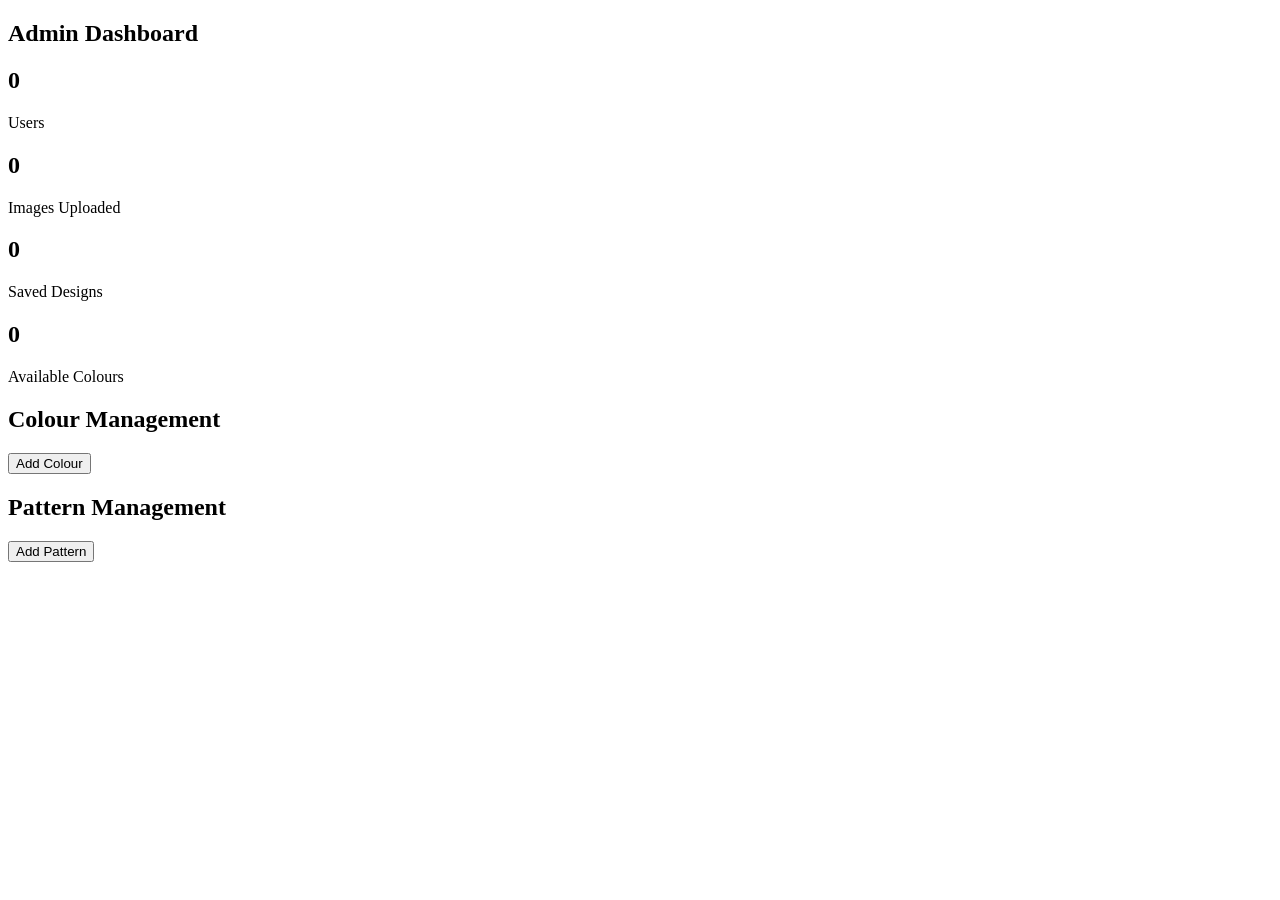
==== pages/admin.html @ 8aa413a8 "Create initial project structure and pages" ====
<!DOCTYPE html>
<html lang="en">

<head>
    <meta charset="UTF-8">

    <meta
        name="viewport"
        content="width=device-width, initial-scale=1.0"
    >

    <title>Admin Dashboard | Smart Paint</title>
</head>

<body>

    <main>

        <section class="admin-dashboard">

            <h1>
                Admin Dashboard
            </h1>

            <div class="kpi-container">

                <article class="kpi-card">
                    <h2>0</h2>
                    <p>Users</p>
                </article>

                <article class="kpi-card">
                    <h2>0</h2>
                    <p>Images Uploaded</p>
                </article>

                <article class="kpi-card">
                    <h2>0</h2>
                    <p>Saved Designs</p>
                </article>

                <article class="kpi-card">
                    <h2>0</h2>
                    <p>Available Colours</p>
                </article>

            </div>


            <section>

                <h2>
                    Colour Management
                </h2>

                <button type="button">
                    Add Colour
                </button>

            </section>


            <section>

                <h2>
                    Pattern Management
                </h2>

                <button type="button">
                    Add Pattern
                </button>

            </section>

        </section>

    </main>

</body>

</html>
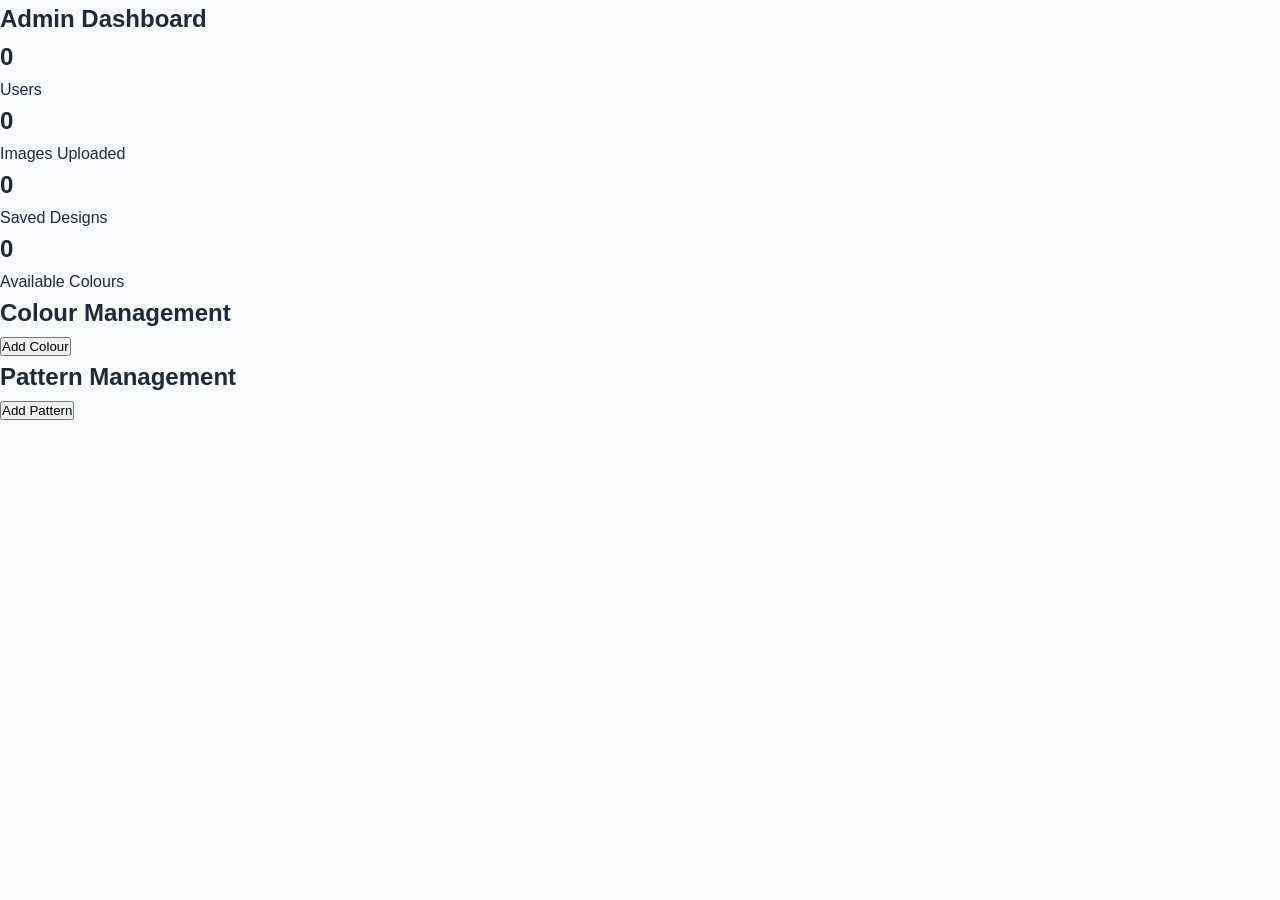
==== commit fff4f514: "Complete room image upload functionality" ====
--- a/pages/admin.html
+++ b/pages/admin.html
@@ -8,7 +8,9 @@
         name="viewport"
         content="width=device-width, initial-scale=1.0"
     >
-
+      <link rel="stylesheet" href="../css/style.css">
+    <link rel="stylesheet" href="../css/components.css">
+    <link rel="stylesheet" href="../css/responsive.css">
     <title>Admin Dashboard | Smart Paint</title>
 </head>
 
--- a/css/style.css
+++ b/css/style.css
@@ -0,0 +1,18 @@
+* {
+    margin: 0;
+    padding: 0;
+    box-sizing: border-box;
+}
+
+body {
+    font-family: Arial, sans-serif;
+    background-color: #f8f9fb;
+    color: #1f2937;
+    line-height: 1.6;
+}
+
+.container {
+    width: 90%;
+    max-width: 1200px;
+    margin: 0 auto;
+}
--- a/css/components.css
+++ b/css/components.css
@@ -0,0 +1,119 @@
+.site-header {
+    background-color: #ffffff;
+    border-bottom: 1px solid #e5e7eb;
+}
+
+.header-container {
+    min-height: 72px;
+    display: flex;
+    align-items: center;
+    justify-content: space-between;
+    gap: 30px;
+}
+
+/* Logo */
+.logo {
+    display: inline-flex;
+    align-items: center;
+    gap: 8px;
+    text-decoration: none;
+    color: #1f2937;
+    font-size: 1.2rem;
+    font-weight: 700;
+}
+
+/* Navigation */
+.main-navigation {
+    display: flex;
+    align-items: center;
+    gap: 28px;
+}
+
+.main-navigation a {
+    text-decoration: none;
+    color: #4b5563;
+}
+
+/* Header buttons */
+.header-actions {
+    display: flex;
+    align-items: center;
+    gap: 16px;
+}
+
+/* Hero */
+.hero-section {
+    padding: 90px 0;
+}
+
+.hero-content {
+    max-width: 720px;
+}
+.color-section {
+    padding: 80px 0;
+    background-color: #f8f9fb;
+}
+
+.color-grid {
+    display: grid;
+    grid-template-columns: repeat(4, 1fr);
+    gap: 24px;
+}
+
+.color-card {
+    overflow: hidden;
+    background-color: #ffffff;
+    border: 1px solid #e5e7eb;
+    border-radius: 12px;
+}
+
+.color-swatch {
+    height: 150px;
+}
+
+.color-blue {
+    background-color: #3B82F6;
+}
+
+.color-green {
+    background-color: #22C55E;
+}
+
+.color-beige {
+    background-color: #D6C2A5;
+}
+
+.color-white {
+    background-color: #F8FAFC;
+    border-bottom: 1px solid #e5e7eb;
+}
+
+.color-card h3 {
+    margin: 18px 20px 4px;
+    color: #111827;
+    font-size: 1.1rem;
+}
+
+.color-card p {
+    margin: 0 20px 20px;
+    color: #6b7280;
+    font-size: 0.9rem;
+}
+.image-preview {
+    display: none;
+    max-width: 600px;
+    margin: 25px auto;
+}
+
+.image-preview img {
+    display: block;
+    width: 100%;
+    max-height: 450px;
+    object-fit: contain;
+    border-radius: 10px;
+}
+
+.upload-error {
+    min-height: 20px;
+    margin-top: 10px;
+}
--- a/css/responsive.css
+++ b/css/responsive.css
@@ -0,0 +1,29 @@
+@media (max-width: 768px) {
+
+    .header-container {
+        flex-wrap: wrap;
+        padding: 14px 0;
+    }
+
+    .main-navigation {
+        order: 3;
+        width: 100%;
+        justify-content: center;
+        flex-wrap: wrap;
+    }
+
+    .hero-section {
+        padding: 60px 0;
+    }
+
+    .hero-content h1 {
+        font-size: 2.4rem;
+    }
+
+    .hero-actions {
+        flex-wrap: wrap;
+    }
+    .color-grid {
+    grid-template-columns: repeat(2, 1fr);
+}
+}
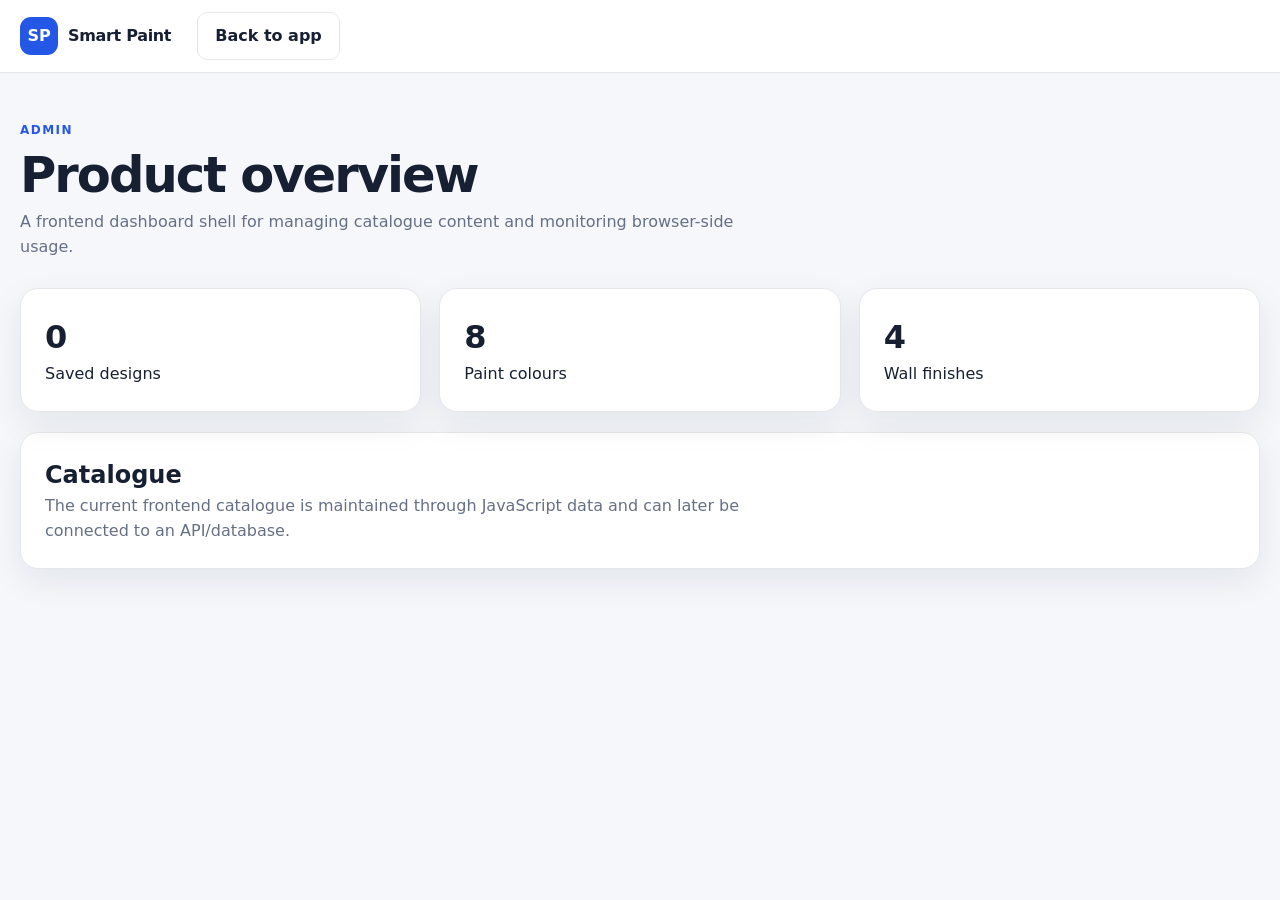
==== commit f62caeeb: "Finalize Smart Wall Paint Visualizer." ====
--- a/pages/admin.html
+++ b/pages/admin.html
@@ -1,83 +1,57 @@
-<!DOCTYPE html>
+<!doctype html>
 <html lang="en">
-
-<head>
-    <meta charset="UTF-8">
-
-    <meta
-        name="viewport"
-        content="width=device-width, initial-scale=1.0"
-    >
-      <link rel="stylesheet" href="../css/style.css">
-    <link rel="stylesheet" href="../css/components.css">
-    <link rel="stylesheet" href="../css/responsive.css">
-    <title>Admin Dashboard | Smart Paint</title>
-</head>
-
-<body>
-
-    <main>
-
-        <section class="admin-dashboard">
-
-            <h1>
-                Admin Dashboard
-            </h1>
-
-            <div class="kpi-container">
-
-                <article class="kpi-card">
-                    <h2>0</h2>
-                    <p>Users</p>
-                </article>
-
-                <article class="kpi-card">
-                    <h2>0</h2>
-                    <p>Images Uploaded</p>
-                </article>
-
-                <article class="kpi-card">
-                    <h2>0</h2>
-                    <p>Saved Designs</p>
-                </article>
-
-                <article class="kpi-card">
-                    <h2>0</h2>
-                    <p>Available Colours</p>
-                </article>
-
-            </div>
-
-
-            <section>
-
-                <h2>
-                    Colour Management
-                </h2>
-
-                <button type="button">
-                    Add Colour
-                </button>
-
-            </section>
-
-
-            <section>
-
-                <h2>
-                    Pattern Management
-                </h2>
-
-                <button type="button">
-                    Add Pattern
-                </button>
-
-            </section>
-
+  <head>
+    <meta charset="utf-8" />
+    <meta name="viewport" content="width=device-width,initial-scale=1" />
+    <title>Admin dashboard | Smart Paint</title>
+    <link rel="stylesheet" href="../css/style.css" />
+    <link rel="stylesheet" href="../css/components.css" />
+    <link rel="stylesheet" href="../css/responsive.css" />
+  </head>
+  <body>
+    <header class="site-header">
+      <div class="container header-container">
+        <a class="logo" href="../index.html">
+          <span class="logo-mark"> SP </span>
+          <span class="logo-text"> Smart Paint </span>
+        </a>
+        <a class="button-link" href="../index.html"> Back to app </a>
+      </div>
+    </header>
+    <main class="page-shell">
+      <div class="container">
+        <header class="page-header">
+          <p class="eyebrow">ADMIN</p>
+          <h1 class="page-title">Product overview</h1>
+          <p class="page-description">
+            A frontend dashboard shell for managing catalogue content and
+            monitoring browser-side usage.
+          </p>
+        </header>
+        <div class="admin-grid">
+          <article class="card kpi-card">
+            <strong id="admin-design-count"> — </strong>
+            <p>Saved designs</p>
+          </article>
+          <article class="card kpi-card">
+            <strong> 8 </strong>
+            <p>Paint colours</p>
+          </article>
+          <article class="card kpi-card">
+            <strong> 4 </strong>
+            <p>Wall finishes</p>
+          </article>
+        </div>
+        <section class="card admin-section">
+          <h2>Catalogue</h2>
+          <p class="page-description">
+            The current frontend catalogue is maintained through JavaScript data
+            and can later be connected to an API/database.
+          </p>
         </section>
-
+      </div>
     </main>
-
-</body>
-
-</html>+    <script src="../js/storage.js"></script>
+    <script src="../js/admin.js"></script>
+  </body>
+</html>
--- a/css/style.css
+++ b/css/style.css
@@ -1,18 +1,1084 @@
+:root {
+    --bg: #f5f7fb;
+    --surface: #fff;
+    --surface-2: #f8fafc;
+    --text: #172033;
+    --muted: #667085;
+    --line: #e5e7eb;
+    --brand: #2457e6;
+    --brand-dark: #1742b5;
+    --success: #15803d;
+    --danger: #b42318;
+    --shadow: 0 12px 35px rgba(16, 24, 40, .08);
+    --radius: 18px;
+    --container: 1240px;
+}
+
 * {
+    box-sizing: border-box;
     margin: 0;
+    padding: 0
+}
+
+html {
+    scroll-behavior: smooth
+}
+
+body {
+    font-family: Inter, ui-sans-serif, system-ui, -apple-system, "Segoe UI", Arial, sans-serif;
+    background: var(--bg);
+    color: var(--text);
+    line-height: 1.55
+}
+
+button,
+input,
+select {
+    font: inherit
+}
+
+button,
+a {
+    -webkit-tap-highlight-color: transparent
+}
+
+a {
+    color: inherit
+}
+
+.container {
+    width: min(calc(100% - 40px), var(--container));
+    margin: auto
+}
+
+.site-header {
+    position: sticky;
+    top: 0;
+    z-index: 30;
+    background: rgba(255, 255, 255, .94);
+    backdrop-filter: blur(12px);
+    border-bottom: 1px solid var(--line)
+}
+
+.header-container {
+    min-height: 72px;
+    display: flex;
+    align-items: center;
+    gap: 26px
+}
+
+.logo {
+    display: inline-flex;
+    align-items: center;
+    gap: 10px;
+    text-decoration: none;
+    font-weight: 800;
+    white-space: nowrap
+}
+
+.logo-mark {
+    width: 38px;
+    height: 38px;
+    border-radius: 11px;
+    display: grid;
+    place-items: center;
+    background: var(--brand);
+    color: #fff
+}
+
+.logo-text {
+    letter-spacing: -.02em
+}
+
+.main-navigation {
+    display: flex;
+    gap: 22px;
+    align-items: center;
+    margin-left: auto
+}
+
+.main-navigation a {
+    font-size: .92rem;
+    text-decoration: none;
+    color: #475467
+}
+
+.main-navigation a:hover {
+    color: var(--brand)
+}
+
+.header-actions {
+    display: flex;
+    gap: 10px;
+    align-items: center
+}
+
+.button,
+.primary-button,
+.secondary-button,
+.button-link {
+    display: inline-flex;
+    align-items: center;
+    justify-content: center;
+    gap: 8px;
+    border: 1px solid transparent;
+    border-radius: 10px;
+    padding: 11px 17px;
+    text-decoration: none;
+    cursor: pointer;
+    font-weight: 700;
+    transition: .18s ease
+}
+
+.primary-button,
+.button.primary {
+    background: var(--brand);
+    color: #fff
+}
+
+.primary-button:hover,
+.button.primary:hover {
+    background: var(--brand-dark)
+}
+
+.secondary-button,
+.button.secondary,
+.button-link {
+    background: #fff;
+    border-color: var(--line);
+    color: var(--text)
+}
+
+.secondary-button:hover,
+.button.secondary:hover,
+.button-link:hover {
+    border-color: #c8d0dc;
+    background: var(--surface-2)
+}
+
+.button:disabled {
+    opacity: .5;
+    cursor: not-allowed
+}
+
+.page-shell {
+    padding: 48px 0 80px
+}
+
+.page-header {
+    margin-bottom: 28px
+}
+
+.eyebrow {
+    font-size: .75rem;
+    font-weight: 800;
+    letter-spacing: .12em;
+    color: var(--brand);
+    text-transform: uppercase
+}
+
+.page-title {
+    font-size: clamp(2rem, 4vw, 3.1rem);
+    letter-spacing: -.04em;
+    line-height: 1.1;
+    margin: 8px 0
+}
+
+.page-description {
+    color: var(--muted);
+    max-width: 720px
+}
+
+.card {
+    background: var(--surface);
+    border: 1px solid var(--line);
+    border-radius: var(--radius);
+    box-shadow: var(--shadow)
+}
+
+.hero-section {
+    padding: 92px 0 70px;
+    background: linear-gradient(180deg, #fff 0%, #f5f8ff 100%)
+}
+
+.hero-container {
+    display: grid;
+    grid-template-columns: 1.05fr .95fr;
+    gap: 60px;
+    align-items: center
+}
+
+.hero-content h1 {
+    font-size: clamp(2.8rem, 6vw, 5.2rem);
+    letter-spacing: -.065em;
+    line-height: .98;
+    margin: 14px 0 22px;
+    max-width: 760px
+}
+
+.hero-description {
+    font-size: 1.08rem;
+    color: var(--muted);
+    max-width: 650px
+}
+
+.hero-actions {
+    display: flex;
+    gap: 12px;
+    margin-top: 30px;
+    flex-wrap: wrap
+}
+
+.hero-visual {
+    min-height: 430px;
+    border-radius: 28px;
+    overflow: hidden;
+    background: linear-gradient(145deg, #dfe7f3, #fff);
+    border: 1px solid var(--line);
+    box-shadow: var(--shadow);
+    display: grid;
+    place-items: center
+}
+
+.hero-room {
+    width: 86%;
+    height: 78%;
+    border-radius: 16px;
+    background: linear-gradient(120deg, #d7c6ad 0 38%, #efe9df 38% 72%, #c3aa91 72%);
+    position: relative;
+    box-shadow: inset 0 0 60px rgba(0, 0, 0, .12)
+}
+
+.hero-room:after {
+    content: "";
+    position: absolute;
+    left: 12%;
+    right: 12%;
+    bottom: 12%;
+    height: 34%;
+    background: linear-gradient(90deg, #9a7453 0 28%, #d9b68c 28% 70%, #8f6a4d 70%);
+    border-radius: 8px;
+    opacity: .8
+}
+
+.section {
+    padding: 76px 0
+}
+
+.section-heading {
+    text-align: center;
+    max-width: 700px;
+    margin: 0 auto 36px
+}
+
+.section-heading h2 {
+    font-size: clamp(1.8rem, 4vw, 2.7rem);
+    letter-spacing: -.04em;
+    margin: 8px 0 10px
+}
+
+.section-heading p {
+    color: var(--muted)
+}
+
+.features-grid,
+.steps-container,
+.color-grid {
+    display: grid;
+    grid-template-columns: repeat(4, 1fr);
+    gap: 18px
+}
+
+.feature-card,
+.step-card,
+.color-card {
+    padding: 24px;
+    background: #fff;
+    border: 1px solid var(--line);
+    border-radius: 16px
+}
+
+.feature-icon {
+    font-size: 1.5rem;
+    margin-bottom: 18px
+}
+
+.feature-card h3,
+.step-card h3 {
+    margin-bottom: 7px
+}
+
+.feature-card p,
+.step-card p,
+.color-card p {
+    color: var(--muted);
+    font-size: .93rem
+}
+
+.step-number {
+    font-weight: 800;
+    color: var(--brand);
+    font-size: .8rem
+}
+
+.color-card {
     padding: 0;
-    box-sizing: border-box;
-}
-
-body {
-    font-family: Arial, sans-serif;
-    background-color: #f8f9fb;
-    color: #1f2937;
-    line-height: 1.6;
-}
-
-.container {
-    width: 90%;
-    max-width: 1200px;
-    margin: 0 auto;
-}+    overflow: hidden
+}
+
+.color-swatch {
+    height: 150px
+}
+
+.color-card h3,
+.color-card p {
+    margin: 14px 18px 0
+}
+
+.color-card p {
+    margin-bottom: 18px
+}
+
+.color-blue {
+    background: #4775b9
+}
+
+.color-green {
+    background: #789a76
+}
+
+.color-beige {
+    background: #cdbb9d
+}
+
+.color-white {
+    background: #f2f1eb;
+    border-bottom: 1px solid var(--line)
+}
+
+.benefits-section {
+    padding: 70px 0;
+    background: #172033;
+    color: #fff
+}
+
+.benefits-content {
+    max-width: 760px
+}
+
+.benefits-content h2 {
+    font-size: clamp(2rem, 4vw, 3.2rem);
+    line-height: 1.08;
+    letter-spacing: -.04em;
+    margin: 10px 0 18px
+}
+
+.benefits-content>p {
+    color: #cbd5e1
+}
+
+.benefits-list {
+    list-style: none;
+    display: grid;
+    grid-template-columns: 1fr 1fr;
+    gap: 12px;
+    margin-top: 24px
+}
+
+.benefits-list li {
+    padding: 12px 14px;
+    border: 1px solid rgba(255, 255, 255, .12);
+    border-radius: 10px;
+    color: #e5e7eb
+}
+
+.form-shell {
+    max-width: 480px;
+    margin: 30px auto
+}
+
+.auth-card {
+    padding: 34px
+}
+
+.auth-brand {
+    text-align: center;
+    margin-bottom: 26px
+}
+
+.auth-brand .logo-mark {
+    margin: 0 auto 12px
+}
+
+.auth-card h1 {
+    font-size: 1.8rem;
+    text-align: center
+}
+
+.auth-subtitle {
+    text-align: center;
+    color: var(--muted);
+    margin: 6px 0 26px
+}
+
+.form-group {
+    margin-bottom: 17px
+}
+
+.form-group label {
+    display: block;
+    font-weight: 700;
+    font-size: .9rem;
+    margin-bottom: 7px
+}
+
+.form-group input,
+.form-group select,
+.form-group input[type=text],
+.form-group input[type=email],
+.form-group input[type=password] {
+    width: 100%;
+    padding: 12px 13px;
+    border: 1px solid #d0d5dd;
+    border-radius: 10px;
+    background: #fff;
+    outline: none
+}
+
+.form-group input:focus,
+.form-group select:focus {
+    border-color: var(--brand);
+    box-shadow: 0 0 0 3px rgba(36, 87, 230, .1)
+}
+
+.form-error,
+.form-success {
+    font-size: .88rem;
+    margin-top: 8px
+}
+
+.form-error {
+    color: var(--danger)
+}
+
+.form-success {
+    color: var(--success)
+}
+
+.auth-footer {
+    text-align: center;
+    color: var(--muted);
+    margin-top: 20px;
+    font-size: .9rem
+}
+
+.auth-footer a {
+    color: var(--brand);
+    font-weight: 700;
+    text-decoration: none
+}
+
+.checkbox-row {
+    display: flex;
+    gap: 9px;
+    align-items: flex-start;
+    font-size: .86rem;
+    color: var(--muted);
+    margin: 14px 0
+}
+
+.checkbox-row input {
+    margin-top: 4px
+}
+
+.upload-card {
+    padding: 34px;
+    max-width: 780px;
+    margin: auto
+}
+
+.drop-zone {
+    border: 2px dashed #cbd5e1;
+    border-radius: 16px;
+    padding: 42px 24px;
+    text-align: center;
+    background: #fbfcfe;
+    cursor: pointer;
+    transition: .18s
+}
+
+.drop-zone.drag-active,
+.drop-zone:hover {
+    border-color: var(--brand);
+    background: #f5f8ff
+}
+
+.drop-icon {
+    font-size: 2.4rem;
+    margin-bottom: 12px
+}
+
+.drop-zone h2 {
+    margin-bottom: 6px
+}
+
+.drop-zone p {
+    color: var(--muted)
+}
+
+.file-input {
+    display: none
+}
+
+.upload-preview {
+    max-width: 100%;
+    max-height: 420px;
+    object-fit: contain;
+    border-radius: 12px;
+    margin: 22px auto 0;
+    display: block
+}
+
+.upload-actions {
+    display: flex;
+    justify-content: flex-end;
+    gap: 10px;
+    margin-top: 20px
+}
+
+.upload-message {
+    min-height: 24px;
+    margin-top: 13px
+}
+
+.upload-message.error {
+    color: var(--danger)
+}
+
+.upload-message.success {
+    color: var(--success)
+}
+
+.upload-meta {
+    font-size: .86rem;
+    color: var(--muted);
+    margin-top: 10px
+}
+
+.editor-layout {
+    display: grid;
+    grid-template-columns: minmax(0, 1fr) 340px;
+    gap: 20px;
+    align-items: start
+}
+
+.editor-stage {
+    padding: 18px
+}
+
+.canvas-stage {
+    background: #111827;
+    border-radius: 14px;
+    padding: 10px;
+    overflow: auto
+}
+
+.canvas-stage canvas {
+    display: block;
+    width: 100%;
+    height: auto;
+    max-height: 72vh;
+    object-fit: contain;
+    margin: auto;
+    cursor: crosshair
+}
+
+.editor-sidebar {
+    padding: 20px;
+    position: sticky;
+    top: 92px
+}
+
+.editor-section {
+    padding-bottom: 20px;
+    margin-bottom: 20px;
+    border-bottom: 1px solid var(--line)
+}
+
+.editor-section:last-child {
+    border-bottom: 0;
+    margin-bottom: 0;
+    padding-bottom: 0
+}
+
+.editor-section h2 {
+    font-size: 1rem;
+    margin-bottom: 10px
+}
+
+.selection-guide {
+    display: flex;
+    justify-content: space-between;
+    gap: 15px;
+    align-items: center;
+    background: #f7f9fc;
+    border: 1px solid var(--line);
+    padding: 11px 13px;
+    border-radius: 10px;
+    margin-bottom: 12px;
+    font-size: .86rem
+}
+
+.selection-point-count {
+    font-weight: 800;
+    color: var(--brand);
+    white-space: nowrap
+}
+
+.selection-status {
+    font-size: .85rem;
+    color: var(--muted);
+    margin: 10px 0;
+    min-height: 22px
+}
+
+.selection-status.success,
+.preview-status.success {
+    color: var(--success)
+}
+
+.selection-status.error,
+.preview-status.error {
+    color: var(--danger)
+}
+
+.selection-controls,
+.editor-actions {
+    display: flex;
+    flex-wrap: wrap;
+    gap: 8px
+}
+
+.selection-controls .button,
+.editor-actions .button {
+    flex: 1;
+    min-width: 95px
+}
+
+.color-palette {
+    display: grid;
+    grid-template-columns: repeat(4, 1fr);
+    gap: 9px
+}
+
+.color-option {
+    height: 38px;
+    border: 2px solid #d0d5dd;
+    border-radius: 9px;
+    cursor: pointer
+}
+
+.color-option.active {
+    outline: 3px solid var(--brand);
+    outline-offset: 2px
+}
+
+.custom-color {
+    display: flex;
+    align-items: center;
+    gap: 10px;
+    margin-top: 12px
+}
+
+.custom-color input[type=color] {
+    width: 45px;
+    height: 36px;
+    border: 0;
+    background: transparent;
+    padding: 0
+}
+
+.range-row {
+    display: flex;
+    align-items: center;
+    gap: 12px
+}
+
+.range-row input {
+    flex: 1
+}
+
+.range-value {
+    font-weight: 800;
+    min-width: 42px;
+    text-align: right
+}
+
+.design-palette {
+    display: grid;
+    grid-template-columns: 1fr 1fr;
+    gap: 8px
+}
+
+.design-option {
+    padding: 10px;
+    border: 1px solid var(--line);
+    background: #fff;
+    border-radius: 9px;
+    cursor: pointer;
+    text-align: left
+}
+
+.design-option.active {
+    border-color: var(--brand);
+    background: #f2f5ff;
+    color: var(--brand);
+    font-weight: 800
+}
+
+.wall-list {
+    display: grid;
+    gap: 8px
+}
+
+.wall-item {
+    display: flex;
+    justify-content: space-between;
+    align-items: center;
+    padding: 9px 11px;
+    border: 1px solid var(--line);
+    border-radius: 9px;
+    cursor: pointer;
+    background: #fff
+}
+
+.wall-item.active {
+    border-color: var(--brand);
+    background: #f2f5ff
+}
+
+.wall-item small {
+    color: var(--muted)
+}
+
+.preview-page {
+    padding-bottom: 80px
+}
+
+.preview-container {
+    display: grid;
+    grid-template-columns: 1fr 1fr;
+    gap: 18px
+}
+
+.preview-card {
+    padding: 14px
+}
+
+.preview-card img {
+    display: block;
+    width: 100%;
+    aspect-ratio: 4/3;
+    object-fit: contain;
+    background: #f1f3f5;
+    border-radius: 10px
+}
+
+.preview-card h2 {
+    font-size: 1rem;
+    margin: 10px 2px
+}
+
+.preview-toolbar {
+    display: flex;
+    gap: 8px;
+    flex-wrap: wrap;
+    margin: 20px 0
+}
+
+.preview-mode {
+    padding: 9px 13px;
+    border: 1px solid var(--line);
+    border-radius: 9px;
+    background: #fff;
+    cursor: pointer
+}
+
+.preview-mode.active {
+    background: #172033;
+    color: #fff
+}
+
+.comparison-tool {
+    padding: 18px;
+    margin-top: 18px
+}
+
+.comparison-frame {
+    position: relative;
+    aspect-ratio: 16/10;
+    overflow: hidden;
+    border-radius: 12px;
+    background: #111
+}
+
+.comparison-frame img {
+    position: absolute;
+    inset: 0;
+    width: 100%;
+    height: 100%;
+    object-fit: contain
+}
+
+.comparison-after-layer {
+    position: absolute;
+    inset: 0;
+    overflow: hidden;
+    width: 50%
+}
+
+.comparison-after-layer img {
+    width: 100%;
+    height: 100%;
+    object-fit: cover;
+    object-position: left center;
+    position: absolute
+}
+
+.comparison-divider {
+    position: absolute;
+    top: 0;
+    bottom: 0;
+    left: 50%;
+    width: 3px;
+    background: #fff;
+    box-shadow: 0 0 8px rgba(0, 0, 0, .35);
+    transform: translateX(-50%);
+    pointer-events: none
+}
+
+.comparison-slider {
+    position: absolute;
+    inset: 0;
+    width: 100%;
+    height: 100%;
+    opacity: 0;
+    cursor: ew-resize
+}
+
+.comparison-label {
+    position: absolute;
+    top: 12px;
+    padding: 6px 9px;
+    background: rgba(17, 24, 39, .75);
+    color: #fff;
+    border-radius: 7px;
+    font-size: .75rem;
+    font-weight: 800
+}
+
+.comparison-label.before {
+    left: 12px
+}
+
+.comparison-label.after {
+    right: 12px
+}
+
+.design-summary-grid {
+    display: grid;
+    grid-template-columns: repeat(4, 1fr);
+    gap: 10px;
+    margin: 18px 0
+}
+
+.summary-item {
+    padding: 13px;
+    background: #f7f9fc;
+    border-radius: 10px
+}
+
+.summary-item span {
+    display: block;
+    color: var(--muted);
+    font-size: .75rem
+}
+
+.summary-item strong {
+    display: block;
+    margin-top: 3px
+}
+
+.preview-actions {
+    display: flex;
+    justify-content: space-between;
+    gap: 10px;
+    align-items: center;
+    margin-top: 18px
+}
+
+.primary-actions,
+.secondary-actions {
+    display: flex;
+    gap: 9px
+}
+
+.preview-status {
+    min-height: 24px;
+    margin-top: 12px
+}
+
+.mode-hidden {
+    display: none !important
+}
+
+.saved-toolbar {
+    display: grid;
+    grid-template-columns: 1fr 190px;
+    gap: 12px;
+    margin-bottom: 20px
+}
+
+.saved-toolbar input,
+.saved-toolbar select {
+    padding: 11px 12px;
+    border: 1px solid #d0d5dd;
+    border-radius: 10px;
+    background: #fff
+}
+
+.saved-count {
+    color: var(--muted);
+    font-size: .88rem;
+    margin-bottom: 14px
+}
+
+.saved-designs-container {
+    display: grid;
+    grid-template-columns: repeat(3, 1fr);
+    gap: 18px
+}
+
+.saved-card {
+    overflow: hidden
+}
+
+.saved-card-preview {
+    width: 100%;
+    aspect-ratio: 4/3;
+    object-fit: cover;
+    background: #f1f3f5
+}
+
+.saved-card-body {
+    padding: 16px
+}
+
+.saved-card-title {
+    display: flex;
+    justify-content: space-between;
+    gap: 10px
+}
+
+.saved-card-title h3 {
+    font-size: 1rem
+}
+
+.swatch {
+    width: 28px;
+    height: 28px;
+    border-radius: 7px;
+    border: 1px solid rgba(0, 0, 0, .12);
+    flex: none
+}
+
+.saved-meta {
+    display: flex;
+    flex-wrap: wrap;
+    gap: 7px;
+    margin: 9px 0;
+    color: var(--muted);
+    font-size: .78rem
+}
+
+.saved-actions {
+    display: flex;
+    gap: 8px;
+    margin-top: 14px
+}
+
+.saved-actions>* {
+    flex: 1
+}
+
+.empty-state,
+.error-state,
+.loading-state {
+    text-align: center;
+    padding: 55px 20px
+}
+
+.empty-state p,
+.error-state p {
+    color: var(--muted);
+    margin: 8px 0 20px
+}
+
+.admin-grid {
+    display: grid;
+    grid-template-columns: repeat(3, 1fr);
+    gap: 18px
+}
+
+.kpi-card {
+    padding: 24px
+}
+
+.kpi-card strong {
+    font-size: 2rem
+}
+
+.admin-section {
+    padding: 24px;
+    margin-top: 20px
+}
+
+.footer {
+    border-top: 1px solid var(--line);
+    padding: 30px 0;
+    color: var(--muted);
+    font-size: .85rem
+}
+
+.disclaimer-section {
+    padding: 30px 0 70px
+}
+
+.disclaimer-box {
+    padding: 20px;
+    background: #fff;
+    border: 1px solid var(--line);
+    border-radius: 14px
+}
+
+.disclaimer-box p {
+    color: var(--muted)
+}
+
+.toast {
+    position: fixed;
+    right: 20px;
+    bottom: 20px;
+    z-index: 100;
+    max-width: 360px;
+    padding: 13px 16px;
+    border-radius: 10px;
+    background: #172033;
+    color: #fff;
+    box-shadow: var(--shadow);
+    display: none
+}
+
+.toast.show {
+    display: block
+}
--- a/css/components.css
+++ b/css/components.css
@@ -1,119 +1,116 @@
-.site-header {
-    background-color: #ffffff;
-    border-bottom: 1px solid #e5e7eb;
+/* Product-specific refinements live here so page structure remains reusable. */
+.hero-trust {
+    display: flex;
+    gap: 16px;
+    flex-wrap: wrap;
+    margin-top: 22px;
+    color: #667085;
+    font-size: .85rem
 }
 
-.header-container {
-    min-height: 72px;
-    display: flex;
+.hero-trust span {
+    display: inline-flex;
     align-items: center;
-    justify-content: space-between;
-    gap: 30px;
+    gap: 6px
 }
 
-/* Logo */
-.logo {
+.editor-topbar {
+    display: flex;
+    justify-content: space-between;
+    align-items: center;
+    gap: 12px;
+    margin-bottom: 16px
+}
+
+.editor-breadcrumb {
+    font-size: .85rem;
+    color: #667085
+}
+
+.editor-navigation {
+    display: flex;
+    gap: 8px
+}
+
+.editor-sidebar .button {
+    width: 100%
+}
+
+.sidebar-label {
+    font-size: .74rem;
+    letter-spacing: .08em;
+    text-transform: uppercase;
+    font-weight: 800;
+    color: #667085;
+    margin-bottom: 9px
+}
+
+.upload-tips {
+    display: grid;
+    grid-template-columns: repeat(3, 1fr);
+    gap: 10px;
+    margin-top: 18px
+}
+
+.upload-tip {
+    padding: 12px;
+    background: #f7f9fc;
+    border-radius: 10px;
+    font-size: .82rem;
+    color: #667085
+}
+
+.upload-tip strong {
+    display: block;
+    color: #172033;
+    margin-bottom: 3px
+}
+
+.preview-header {
+    display: flex;
+    justify-content: space-between;
+    align-items: end;
+    gap: 15px;
+    flex-wrap: wrap
+}
+
+.preview-header .page-header {
+    margin-bottom: 0
+}
+
+.comparison-help {
+    font-size: .84rem;
+    color: #667085;
+    margin-top: 10px
+}
+
+.saved-card .button-link {
+    padding: 9px 11px;
+    font-size: .84rem
+}
+
+.saved-card .danger {
+    color: #b42318
+}
+
+.saved-card .danger:hover {
+    border-color: #f0b4ae;
+    background: #fff7f6
+}
+
+.status-pill {
     display: inline-flex;
     align-items: center;
-    gap: 8px;
-    text-decoration: none;
-    color: #1f2937;
-    font-size: 1.2rem;
-    font-weight: 700;
+    border-radius: 999px;
+    padding: 4px 8px;
+    background: #eef4ff;
+    color: #2457e6;
+    font-size: .72rem;
+    font-weight: 800
 }
 
-/* Navigation */
-.main-navigation {
-    display: flex;
-    align-items: center;
-    gap: 28px;
-}
-
-.main-navigation a {
-    text-decoration: none;
-    color: #4b5563;
-}
-
-/* Header buttons */
-.header-actions {
-    display: flex;
-    align-items: center;
-    gap: 16px;
-}
-
-/* Hero */
-.hero-section {
-    padding: 90px 0;
-}
-
-.hero-content {
-    max-width: 720px;
-}
-.color-section {
-    padding: 80px 0;
-    background-color: #f8f9fb;
-}
-
-.color-grid {
-    display: grid;
-    grid-template-columns: repeat(4, 1fr);
-    gap: 24px;
-}
-
-.color-card {
-    overflow: hidden;
-    background-color: #ffffff;
-    border: 1px solid #e5e7eb;
-    border-radius: 12px;
-}
-
-.color-swatch {
-    height: 150px;
-}
-
-.color-blue {
-    background-color: #3B82F6;
-}
-
-.color-green {
-    background-color: #22C55E;
-}
-
-.color-beige {
-    background-color: #D6C2A5;
-}
-
-.color-white {
-    background-color: #F8FAFC;
-    border-bottom: 1px solid #e5e7eb;
-}
-
-.color-card h3 {
-    margin: 18px 20px 4px;
-    color: #111827;
-    font-size: 1.1rem;
-}
-
-.color-card p {
-    margin: 0 20px 20px;
-    color: #6b7280;
-    font-size: 0.9rem;
-}
-.image-preview {
-    display: none;
-    max-width: 600px;
-    margin: 25px auto;
-}
-
-.image-preview img {
-    display: block;
-    width: 100%;
-    max-height: 450px;
-    object-fit: contain;
-    border-radius: 10px;
-}
-
-.upload-error {
-    min-height: 20px;
-    margin-top: 10px;
+.form-note {
+    font-size: .8rem;
+    color: #667085;
+    margin-top: 8px
 }
--- a/css/responsive.css
+++ b/css/responsive.css
@@ -1,29 +1,170 @@
-@media (max-width: 768px) {
+/* Responsive rules are intentionally limited to layout adaptations. */
+@media (hover:hover) {
+    .feature-card,.color-card,.saved-card {
+        transition:transform .18s ease,box-shadow .18s ease
+    }
+    .feature-card:hover,.color-card:hover,.saved-card:hover {
+        transform:translateY(-2px);
+        box-shadow:0 14px 34px rgba(16,24,40,.09)
+    }
+}
+@media (pointer:coarse) {
+    .button,.button-link,.design-option,.color-option,.preview-mode,.wall-item {
+        min-height:44px
+    }
+    .color-option {
+        min-height:38px
+    }
+}
+
+@media(max-width:980px) {
+
+    .hero-container,
+    .editor-layout {
+        grid-template-columns: 1fr
+    }
+
+    .editor-sidebar {
+        position: static
+    }
+
+    .features-grid,
+    .steps-container {
+        grid-template-columns: repeat(2, 1fr)
+    }
+
+    .saved-designs-container {
+        grid-template-columns: repeat(2, 1fr)
+    }
+
+    .admin-grid {
+        grid-template-columns: 1fr 1fr
+    }
+}
+
+@media(max-width:700px) {
+    .container {
+        width: min(calc(100% - 24px), var(--container))
+    }
 
     .header-container {
         flex-wrap: wrap;
-        padding: 14px 0;
+        padding: 10px 0
     }
 
     .main-navigation {
         order: 3;
         width: 100%;
         justify-content: center;
-        flex-wrap: wrap;
+        gap: 15px;
+        overflow: auto
+    }
+
+    .header-actions {
+        margin-left: auto
     }
 
     .hero-section {
-        padding: 60px 0;
+        padding: 55px 0
     }
 
-    .hero-content h1 {
-        font-size: 2.4rem;
+    .hero-visual {
+        min-height: 280px
+    }
+
+    .features-grid,
+    .steps-container,
+    .saved-designs-container,
+    .admin-grid {
+        grid-template-columns: 1fr
+    }
+
+    .benefits-list {
+        grid-template-columns: 1fr
+    }
+
+    .preview-container {
+        grid-template-columns: 1fr
+    }
+
+    .design-summary-grid {
+        grid-template-columns: 1fr 1fr
+    }
+
+    .preview-actions,
+    .primary-actions,
+    .secondary-actions {
+        flex-direction: column;
+        align-items: stretch
+    }
+
+    .saved-toolbar {
+        grid-template-columns: 1fr
+    }
+
+    .editor-sidebar {
+        padding: 15px
+    }
+
+    .canvas-stage {
+        padding: 5px
+    }
+
+    .selection-guide {
+        align-items: flex-start;
+        flex-direction: column
+    }
+}
+
+@media(max-width:460px) {
+    .logo-text {
+        display: none
+    }
+
+    .header-actions .secondary-button {
+        display: none
+    }
+
+    .page-shell {
+        padding-top: 30px
+    }
+
+    .auth-card,
+    .upload-card {
+        padding: 22px
+    }
+
+    .design-summary-grid {
+        grid-template-columns: 1fr
+    }
+
+    .primary-button,
+    .secondary-button,
+    .button {
+        width: 100%
     }
 
     .hero-actions {
-        flex-wrap: wrap;
+        flex-direction: column
     }
-    .color-grid {
-    grid-template-columns: repeat(2, 1fr);
+
+    .hero-actions>* {
+        width: 100%
+    }
 }
-}+@media(max-width:700px) {
+    .upload-tips {
+        grid-template-columns:1fr
+    }
+    .editor-topbar {
+        align-items:flex-start;
+        flex-direction:column
+    }
+    .editor-navigation {
+        width:100%
+    }
+    .editor-navigation>* {
+        flex:1
+    }
+}
+
